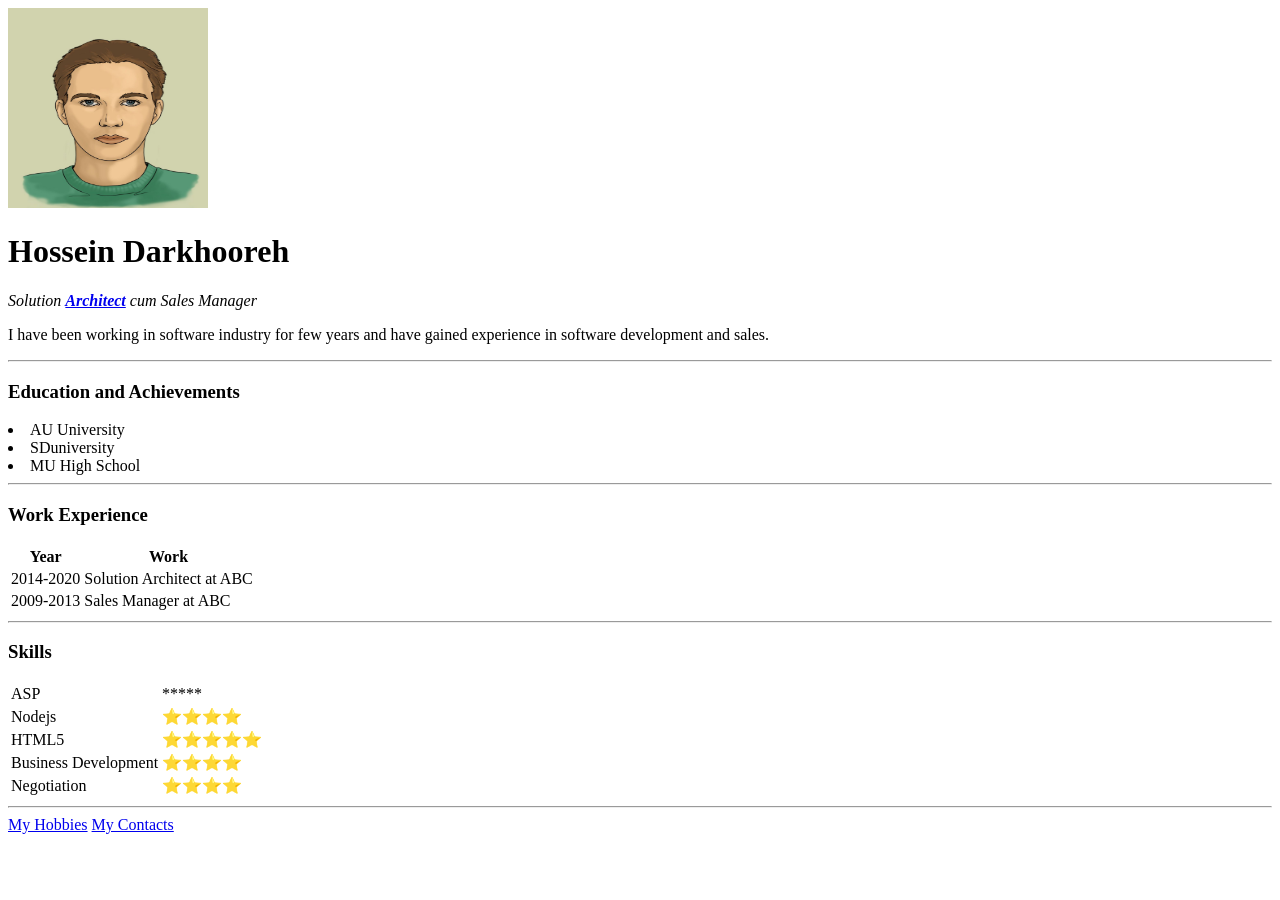
==== index.html @ 24dbbc21 "Updated the image source" ====
<!DOCTYPE html>
<html lang="en" dir="ltr">
  <head>
    <meta charset="UTF-8" />
    <meta
      name="description"
      content="This site is an example of a simple CV website."
    />
    <meta name="keywords" content="HTML, WEB, DIY" />
    <meta name="author" content="Hossein Darkhooreh" />
    <meta name="viewport" content="width=device-width, initial-scale=1.0" />
    <title>Hossein's Personal Site</title>
  </head>
  <body>
    <!--<img src="https://sport360.com/wp-content/uploads/2018/01/GettyImages-9104247261.jpg" alt="Profile photo" height="200" width="200"> -->
    <img src="h_face.jpg" alt="Profile photo" height="200" width="200">
    <h1>Hossein Darkhooreh</h1>
    <p>
      <em>Solution <strong><a href="https://www.altexsoft.com/blog/engineering/solution-architect-role/">Architect</a> </strong> cum Sales Manager</em>
    </p>
    <p>
      I have been working in software industry for few years and have gained
      experience in software development and sales.
    </p>
    <hr />
    <h3>Education and Achievements</h3>
    <ul></ul>
      <li>AU University</li>
      <li>SDuniversity</li>
      <li>MU High School</li>
    </ul>
    <hr>
    <h3>Work Experience</h3>
   
<table>

  <thead>
    <tr>
      <th>Year</th>
      <th>Work</th>
    </tr>
  </thead>

  <tbody>
  <tr>
    <td>2014-2020</td>
    <td>Solution Architect at ABC</td>
  </tr>
<tr>
  <td> 2009-2013</td>
<td>Sales Manager at ABC</td>
</tr>
</tbody>

</table>
<hr>

<h3>Skills</h3>

<table>
<tr>
  <td>ASP</td>
  <td>*****</td>
  </tr>
<tr>
<td>Nodejs</td>
  <td>⭐⭐⭐⭐</td>
</tr>
<tr>
  <td>HTML5</td>
  <td>⭐⭐⭐⭐⭐</td></tr>
<tr>
  <td>Business Development</td>
  <td>⭐⭐⭐⭐</td>
</tr>
<tr>
  <td>Negotiation</td>
  <td>⭐⭐⭐⭐</td>
</tr>
</table>


    <hr>
    <a href="hobbies.html">My Hobbies</a>
    
    <a href="contacts.html">My Contacts</a>
      
  </body>
</html>
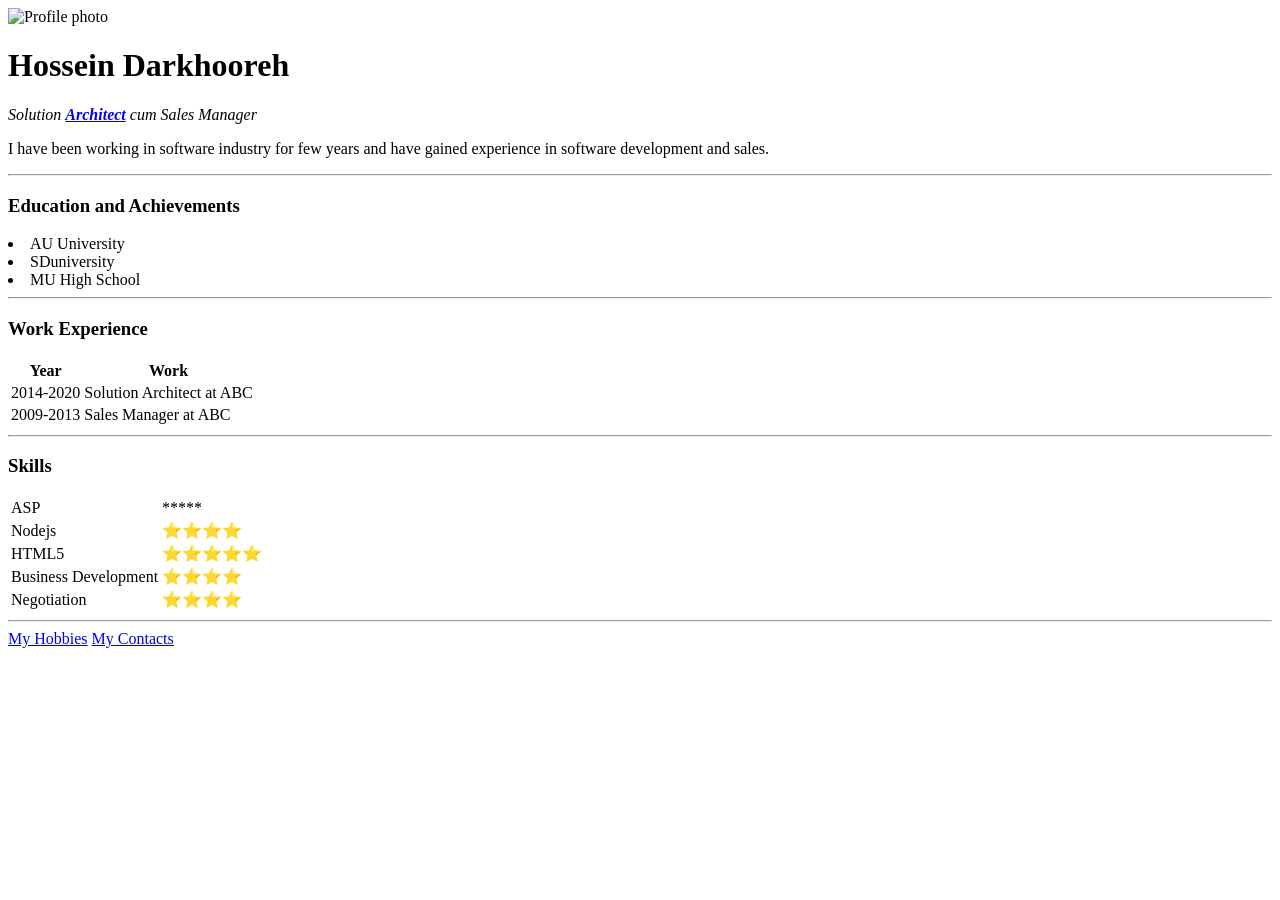
==== commit 54ff5568: "update" ====
--- a/index.html
+++ b/index.html
@@ -13,7 +13,7 @@
   </head>
   <body>
     <!--<img src="https://sport360.com/wp-content/uploads/2018/01/GettyImages-9104247261.jpg" alt="Profile photo" height="200" width="200"> -->
-    <img src="h_face.jpg" alt="Profile photo" height="200" width="200">
+    <img src="Images/h_face.png" alt="Profile photo" height="200" width="200">
     <h1>Hossein Darkhooreh</h1>
     <p>
       <em>Solution <strong><a href="https://www.altexsoft.com/blog/engineering/solution-architect-role/">Architect</a> </strong> cum Sales Manager</em>
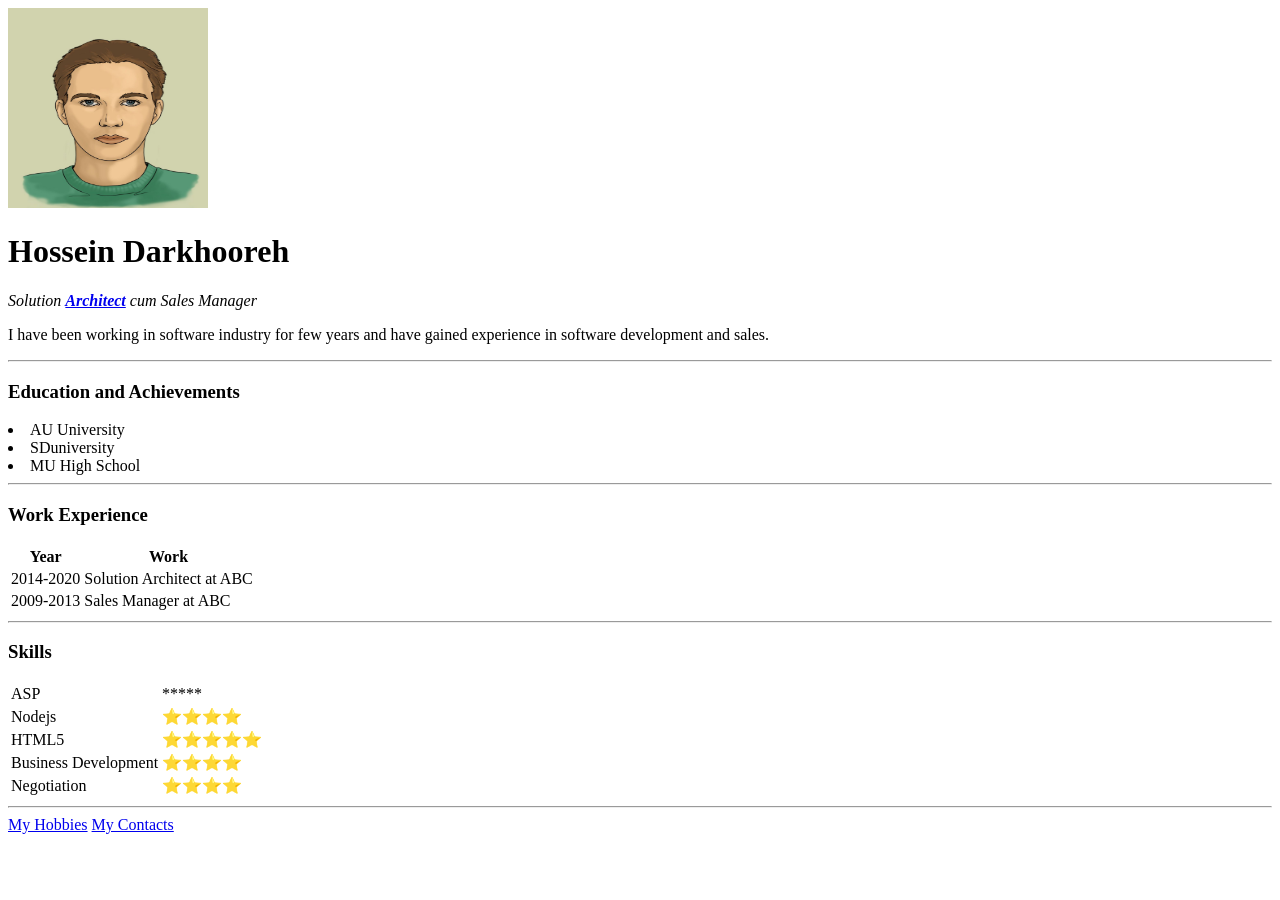
==== commit 85b74d69: "update image" ====
--- a/index.html
+++ b/index.html
@@ -13,7 +13,7 @@
   </head>
   <body>
     <!--<img src="https://sport360.com/wp-content/uploads/2018/01/GettyImages-9104247261.jpg" alt="Profile photo" height="200" width="200"> -->
-    <img src="Images/h_face.png" alt="Profile photo" height="200" width="200">
+    <img src="./Images/h_face.jpg" alt="Profile photo" height="200" width="200">
     <h1>Hossein Darkhooreh</h1>
     <p>
       <em>Solution <strong><a href="https://www.altexsoft.com/blog/engineering/solution-architect-role/">Architect</a> </strong> cum Sales Manager</em>
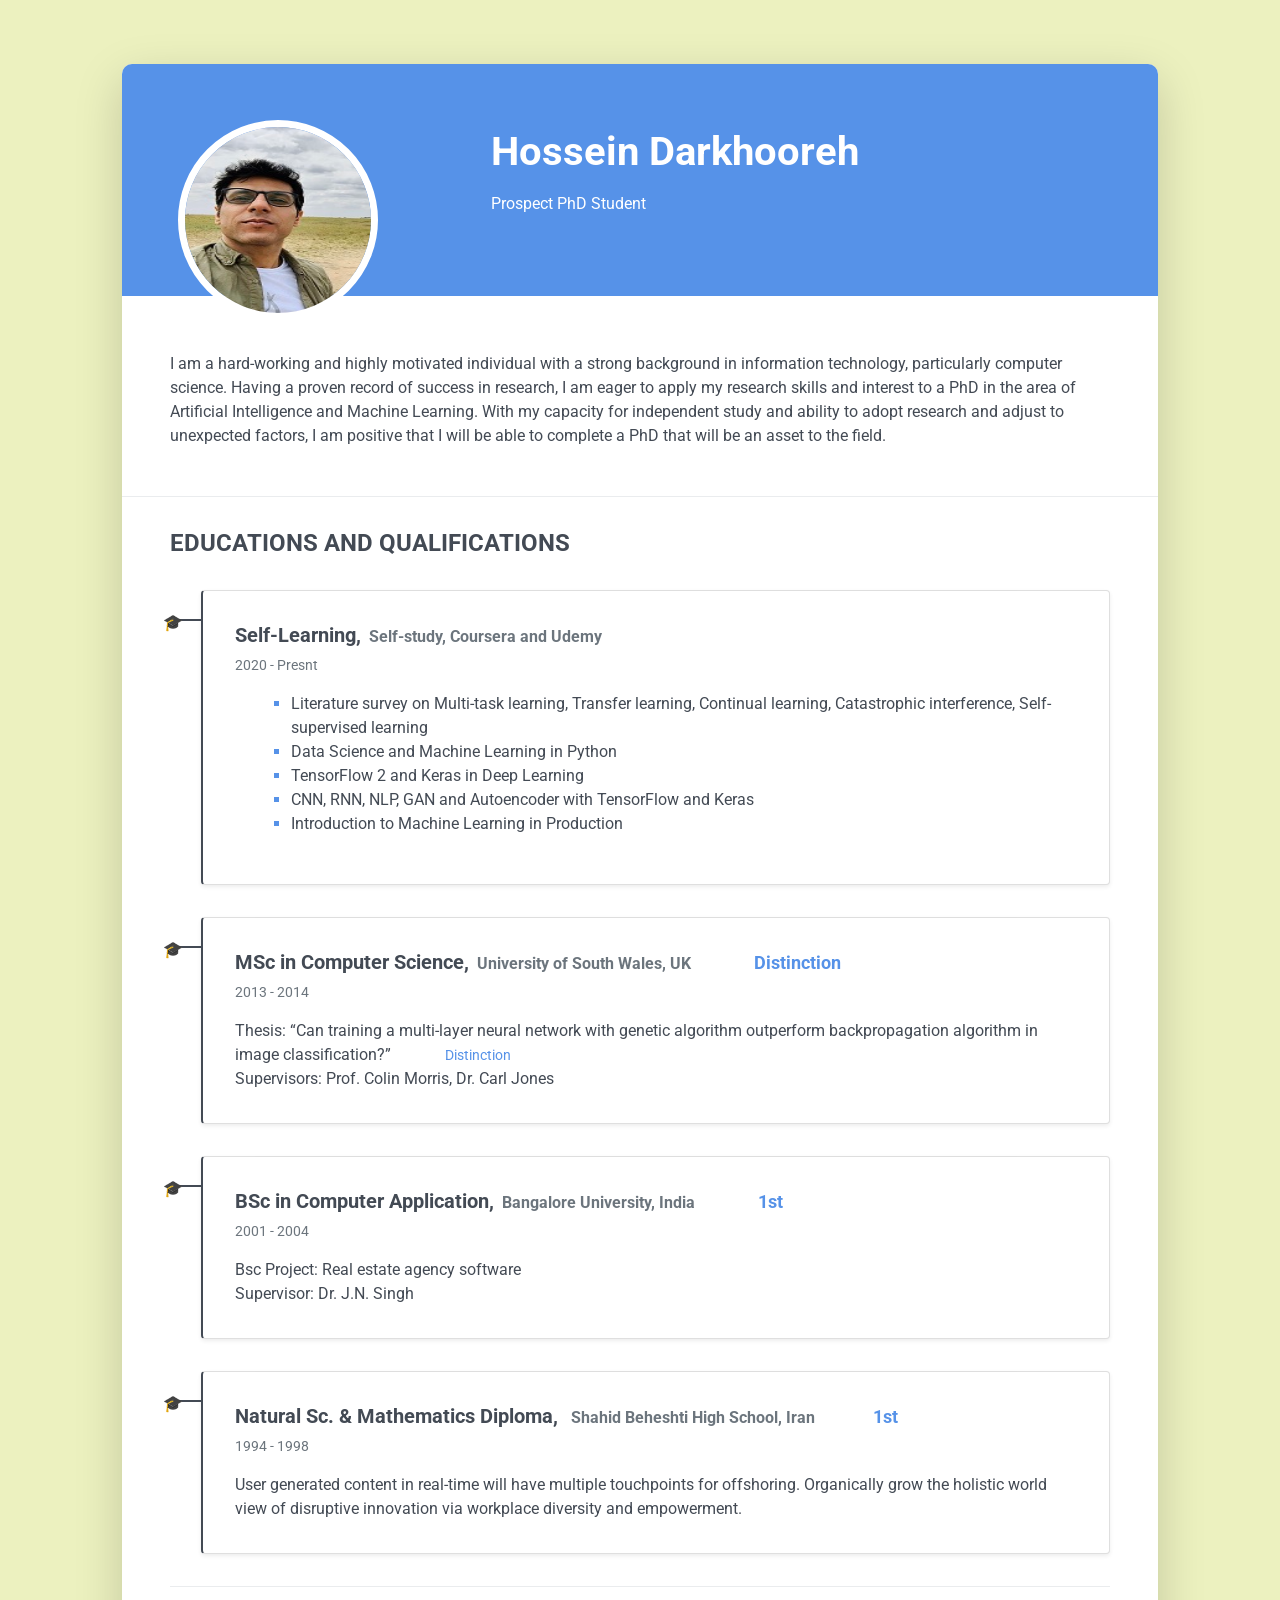
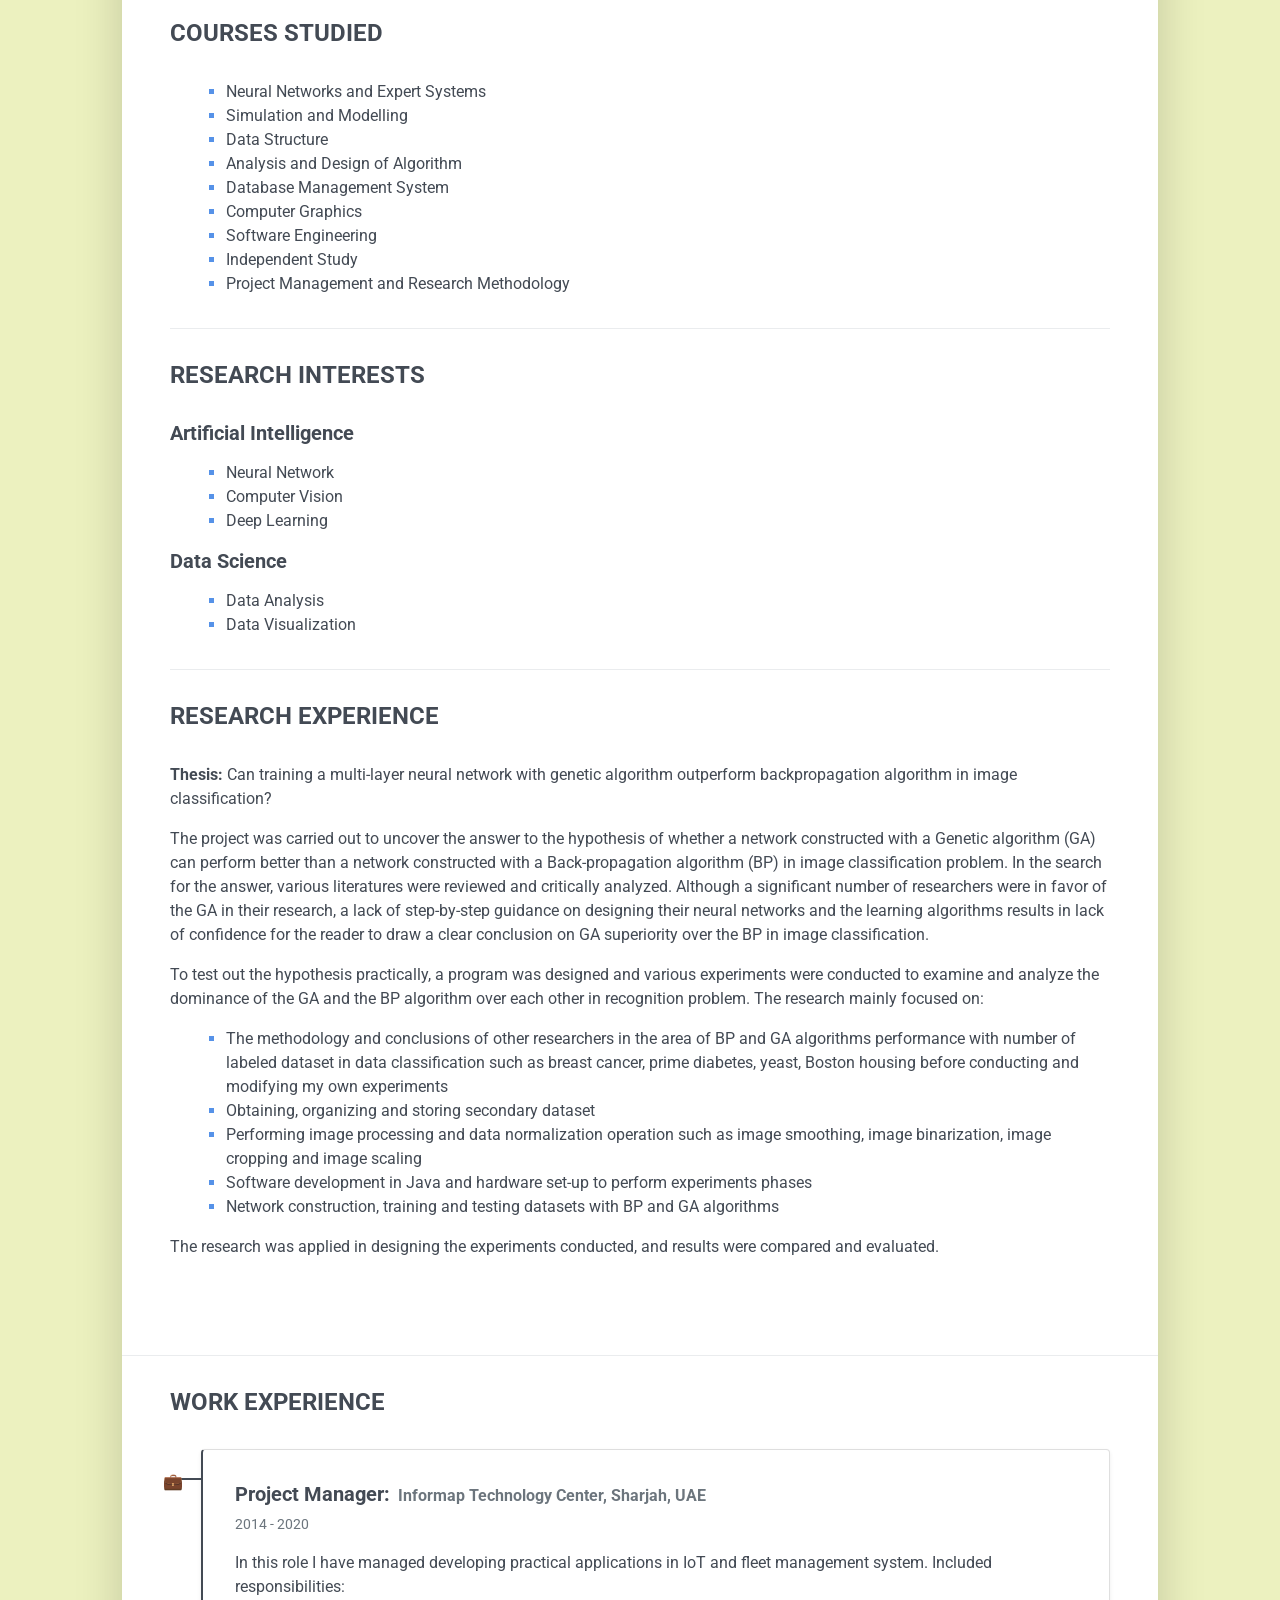
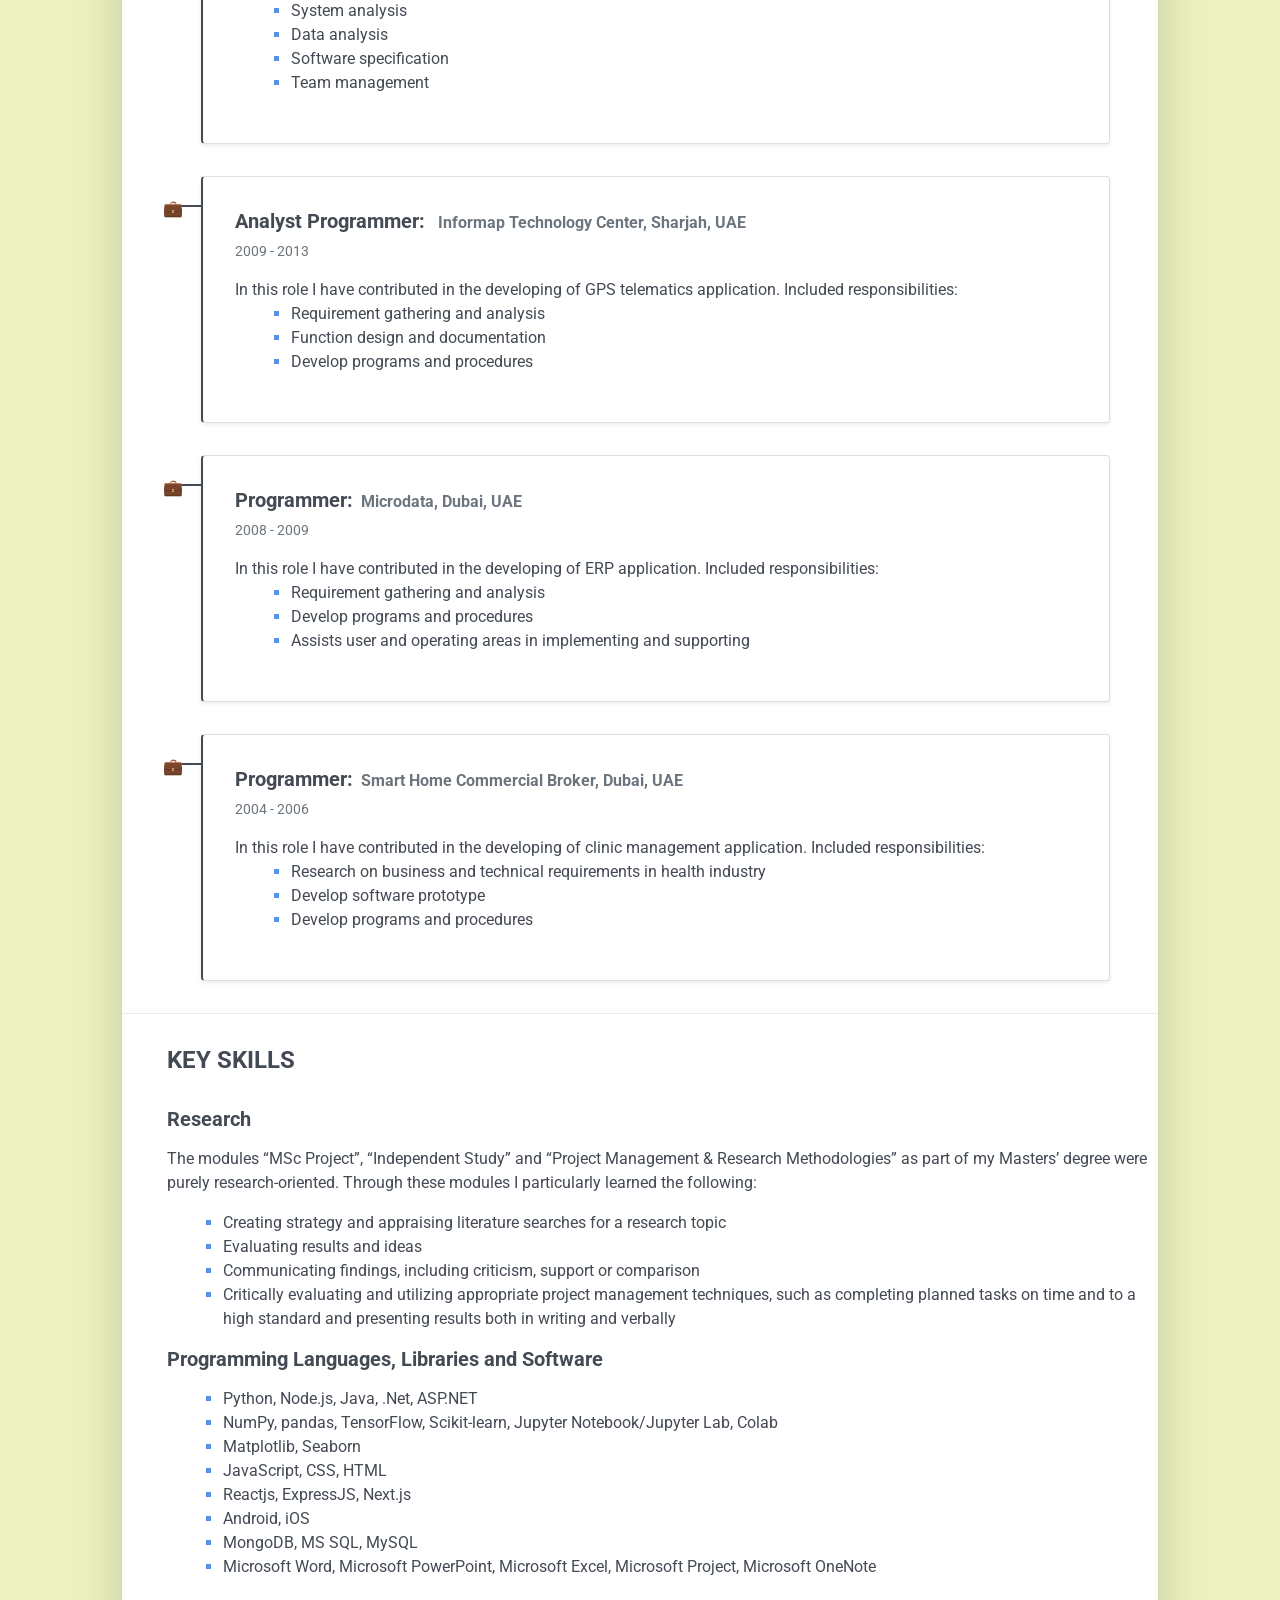
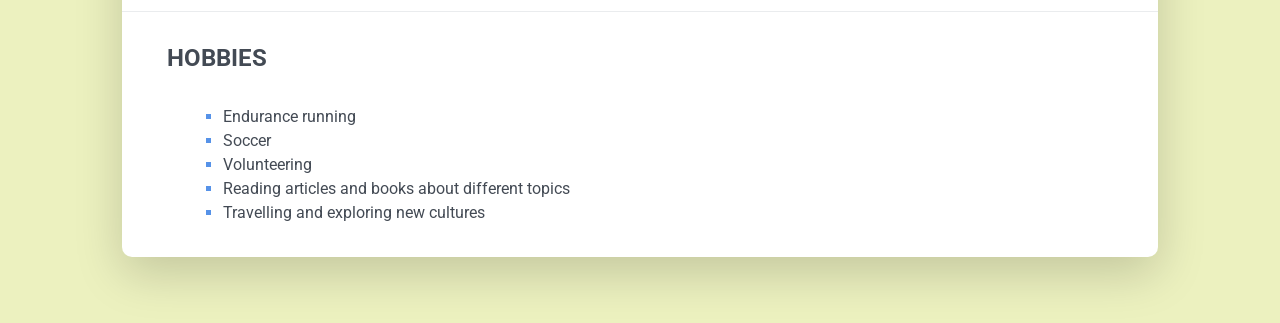
==== commit fef233ce: "Add initial academic cv files" ====
--- a/index.html
+++ b/index.html
@@ -1,89 +1,432 @@
-<!DOCTYPE html>
-<html lang="en" dir="ltr">
-  <head>
-    <meta charset="UTF-8" />
-    <meta
-      name="description"
-      content="This site is an example of a simple CV website."
-    />
-    <meta name="keywords" content="HTML, WEB, DIY" />
-    <meta name="author" content="Hossein Darkhooreh" />
-    <meta name="viewport" content="width=device-width, initial-scale=1.0" />
-    <title>Hossein's Personal Site</title>
-  </head>
-  <body>
-    <!--<img src="https://sport360.com/wp-content/uploads/2018/01/GettyImages-9104247261.jpg" alt="Profile photo" height="200" width="200"> -->
-    <img src="./Images/h_face.jpg" alt="Profile photo" height="200" width="200">
-    <h1>Hossein Darkhooreh</h1>
-    <p>
-      <em>Solution <strong><a href="https://www.altexsoft.com/blog/engineering/solution-architect-role/">Architect</a> </strong> cum Sales Manager</em>
-    </p>
-    <p>
-      I have been working in software industry for few years and have gained
-      experience in software development and sales.
-    </p>
-    <hr />
-    <h3>Education and Achievements</h3>
-    <ul></ul>
-      <li>AU University</li>
-      <li>SDuniversity</li>
-      <li>MU High School</li>
-    </ul>
-    <hr>
-    <h3>Work Experience</h3>
-   
-<table>
-
-  <thead>
-    <tr>
-      <th>Year</th>
-      <th>Work</th>
-    </tr>
-  </thead>
-
-  <tbody>
-  <tr>
-    <td>2014-2020</td>
-    <td>Solution Architect at ABC</td>
-  </tr>
-<tr>
-  <td> 2009-2013</td>
-<td>Sales Manager at ABC</td>
-</tr>
-</tbody>
-
-</table>
-<hr>
-
-<h3>Skills</h3>
-
-<table>
-<tr>
-  <td>ASP</td>
-  <td>*****</td>
-  </tr>
-<tr>
-<td>Nodejs</td>
-  <td>⭐⭐⭐⭐</td>
-</tr>
-<tr>
-  <td>HTML5</td>
-  <td>⭐⭐⭐⭐⭐</td></tr>
-<tr>
-  <td>Business Development</td>
-  <td>⭐⭐⭐⭐</td>
-</tr>
-<tr>
-  <td>Negotiation</td>
-  <td>⭐⭐⭐⭐</td>
-</tr>
-</table>
-
-
-    <hr>
-    <a href="hobbies.html">My Hobbies</a>
-    
-    <a href="contacts.html">My Contacts</a>
-      
-  </body>
-</html>
+<!DOCTYPE html>
+<html lang="en">
+  <head>
+    <meta http-equiv="Content-Type" content="text/html; charset=utf-8" />
+
+    <meta http-equiv="X-UA-Compatible" content="IE=edge,chrome=1" />
+    <title>Prospect PhD Student, Academic CV</title>
+    <meta name="author" content="Hossein Darkhooreh" />
+    <meta name="description" content="Academic CV" />
+    <meta name="keywords" content="CV, academic, research" />
+    <meta name="viewport" content="width=device-width, initial-scale=1.0" />
+    <link
+      rel="preconnect"
+      href="https://fonts.gstatic.com"
+      crossorigin="anonymous"
+    />
+    <link
+      rel="preload"
+      as="style"
+      href="https://fonts.googleapis.com/css2?family=Roboto:wght@300;400;500;700&amp;display=swap"
+    />
+    <link
+      rel="stylesheet"
+      href="https://fonts.googleapis.com/css2?family=Roboto:wght@300;400;500;700&amp;display=swap"
+      media="print"
+      onload="this.media='all'"
+    />
+    <noscript>
+      <link
+        rel="stylesheet"
+        href="https://fonts.googleapis.com/css2?family=Roboto:wght@300;400;500;700&amp;display=swap"
+      />
+    </noscript>
+    <link rel="stylesheet" href="css/bootstrap.min.css?ver=1.2.0" />
+
+    <link rel="stylesheet" type="text/css" href="css/responsive.css" />
+    <link rel="stylesheet" type="text/css" href="css/main.css" />
+    <link rel="shortcut icon" type="image/x-icon" href="favicon.ico" />
+  </head>
+
+  <body>
+    <header class="py-3"></header>
+    <div class="page-content">
+      <div class="container">
+        <div class="cover shadow-lg bg-white">
+          <div class="cover-bg p-3 p-lg-4 text-white">
+            <div class="row">
+              <div class="col-lg-4 col-md-4">
+                <div class="p-1">
+                  <img
+                    class="avatar"
+                    src="images/hossein-darkhooreh.jpg"
+                    alt="hossein darkhooreh photo"
+                  />
+                </div>
+              </div>
+              <div class="col-lg-8 col-md-8 text-center text-md-start">
+                <h1 class="h1 mt-2">Hossein Darkhooreh</h1>
+                <p>Prospect PhD Student</p>
+              </div>
+            </div>
+          </div>
+
+          <div class="section1 pt-4 px-3 px-lg-4 mt-1">
+            <div class="row">
+              <div class="col-md-12">
+                <p>
+                  I am a hard-working and highly motivated individual with a
+                  strong background in information technology, particularly
+                  computer science. Having a proven record of success in
+                  research, I am eager to apply my research skills and interest
+                  to a PhD in the area of Artificial Intelligence and Machine
+                  Learning. With my capacity for independent study and ability
+                  to adopt research and adjust to unexpected factors, I am
+                  positive that I will be able to complete a PhD that will be an
+                  asset to the field.
+                </p>
+              </div>
+            </div>
+          </div>
+
+          <hr class="d-print-none" />
+          <div class="page-break"></div>
+
+          <div class="section2 px-3 px-lg-4 pb-4">
+            <h2 class="h4 mb-3">EDUCATIONS AND QUALIFICATIONS</h2>
+
+
+         
+            <div class="timeline-card-education card shadow-sm">
+              <div class="card-body">
+                <div class="h5 mb-1">
+                  Self-Learning,<span class="text-muted h6"
+                  >&nbsp Self-study, Coursera and Udemy</span>
+                  </div>
+                <div class="text-muted text-small mb-2">2020 - Presnt</div>
+                <div>
+                  <ul>
+                    <li><span>Literature survey on Multi-task learning, Transfer learning, Continual learning,
+                       Catastrophic interference, Self-supervised learning</span></li>
+                    <li><span>Data Science and Machine Learning in Python</span></li>
+                    <li><span>TensorFlow 2 and Keras in Deep Learning</span></li>
+                    <li><span>CNN, RNN, NLP, GAN and Autoencoder with TensorFlow and Keras</span></li>                
+                    <li><span>Introduction to Machine Learning in Production</span></li>
+                    </ul>
+                </div>
+                </div>
+            </div>
+           
+           
+
+            <div class="timeline-card-education card shadow-sm">
+              <div class="card-body">
+                <div class="h5 mb-1">
+                  MSc in Computer Science,<span class="text-muted h6"
+                    >&nbsp University of South Wales, UK</span
+                  >
+                  <small>&nbsp Distinction</small>
+                </div>
+                <div class="text-muted text-small mb-2">2013 - 2014</div>
+                <div>
+                  Thesis: “Can training a multi-layer neural network with genetic algorithm 
+                  outperform backpropagation algorithm in image classification?” <small>Distinction</small>
+                </div>
+                <div>Supervisors: Prof. Colin Morris, Dr. Carl Jones</div>
+              </div>
+            </div>
+
+
+            <div class="timeline-card-education card shadow-sm">
+              <div class="card-body">
+                <div class="h5 mb-1">
+                  BSc in Computer Application,<span class="text-muted h6"
+                    >&nbsp Bangalore University, India</span
+                  >
+                  <small>&nbsp 1st</small>
+                </div>
+                <div class="text-muted text-small mb-2">2001 - 2004</div>
+                <div>Bsc Project: Real estate agency software</div>
+                <div>Supervisor: Dr. J.N. Singh</div>
+              </div>
+            </div>
+
+            <div class="timeline-card-education card shadow-sm">
+              <div class="card-body">
+                <div class="h5 mb-1">
+                  Natural Sc. & Mathematics Diploma,
+                  <span class="text-muted h6"
+                    >&nbsp Shahid Beheshti High School, Iran</span
+                  ><small>&nbsp 1st</small>
+                </div>
+                <div class="text-muted text-small mb-2">1994 - 1998</div>
+                <div>
+                  User generated content in real-time will have multiple
+                  touchpoints for offshoring. Organically grow the holistic
+                  world view of disruptive innovation via workplace diversity
+                  and empowerment.
+                </div>
+              </div>
+            </div>
+
+           
+
+            <hr class="d-print-none" />
+            <div class="h4 mb-3">COURSES STUDIED</div>
+            <ul>
+              <li><span>Neural Networks and Expert Systems</span></li>
+              <li><span>Simulation and Modelling</span></li>
+              <li><span>Data Structure</span></li>
+              <li><span>Analysis and Design of Algorithm</span></li>
+              <li><span>Database Management System</span></li>
+              <li><span>Computer Graphics</span></li>
+              <li><span>Software Engineering</span></li>
+              <li><span>Independent Study</span></li>
+              <li><span>Project Management and Research Methodology</span></li>
+            </ul>
+
+         
+
+
+            <hr class="d-print-none" />
+            <div class="h4 mb-3 mt-3">RESEARCH INTERESTS</div>
+            <div class="h5 mb-2">Artificial Intelligence</div>
+            <ul>
+              <li><span>Neural Network</span></li>
+              <li><span>Computer Vision</span></li>
+              <li><span>Deep Learning</span></li>
+            </ul>
+
+            <div class="h5 mb-2">Data Science</div>
+            <ul>
+              <li><span>Data Analysis</span></li>
+              <li><span>Data Visualization</span></li>
+            </ul>
+
+            <hr class="d-print-none" />
+            <div class="h4 mb-3 mt-3">RESEARCH EXPERIENCE</div>
+            <div class="mb-2">
+              <strong>Thesis:</strong> Can training a multi-layer neural network with genetic 
+              algorithm outperform backpropagation algorithm in image classification?
+            </div>
+            <p>
+              The project was carried out to uncover the answer to the hypothesis of whether a network 
+              constructed with a Genetic algorithm (GA) can perform better than a network constructed with 
+              a Back-propagation algorithm (BP) in image classification problem. In the search for the answer,
+              various literatures were reviewed and critically analyzed. Although a significant number of 
+              researchers were in favor of the GA in their research, a lack of step-by-step guidance on 
+              designing their neural networks and the learning algorithms results in lack of confidence for 
+              the reader to draw a clear conclusion on GA superiority over the BP in image classification.
+
+
+            </p>
+            <p>
+              To test out the hypothesis practically, a program was designed and various experiments were 
+              conducted to examine and analyze the dominance of the GA and the BP algorithm over each other 
+              in recognition problem. The research mainly focused on:
+
+            </p>
+
+            <ul>
+              <li>
+                <span
+                  >The methodology and conclusions of other researchers in the area of BP and GA algorithms
+                  performance with number of labeled dataset in data classification such as breast cancer, 
+                  prime diabetes, yeast, Boston housing before conducting and modifying my own experiments</span
+                >
+              </li>
+              <li>
+                <span>Obtaining, organizing and storing secondary dataset</span>
+              </li>
+              <li>
+                <span
+                  >Performing image processing and data normalization operation
+                  such as image smoothing, image binarization, image cropping and
+                  image scaling</span
+                >
+              </li>
+              <li>
+                <span
+                  >Software development in Java and hardware set-up to perform
+                  experiments phases</span
+                >
+              </li>
+              <li>
+                <span
+                  >Network construction, training and testing datasets with BP
+                  and GA algorithms</span
+                >
+              </li>
+            </ul>
+
+            <p class="mt-2">
+              The research was applied in designing the experiments conducted,
+              and results were compared and evaluated.
+            </p>
+          </div>
+
+          <hr class="d-print-none" />
+          <div class="section2 px-3 px-lg-4">
+            <h2 class="h4 mb-3">WORK EXPERIENCE</h2>
+
+            <div class="timeline-card-work card shadow-sm">
+              <div class="card-body">
+                <div class="h5 mb-1">
+                  Project Manager:<span class="text-muted h6"
+                    >&nbsp Informap Technology Center, Sharjah, UAE</span
+                  >
+                </div>
+                <div class="text-muted text-small mb-2">2014 - 2020</div>
+                <div>
+                  In this role I have managed developing practical applications
+                  in IoT and fleet management system. Included responsibilities:
+                </div>
+                <ul>
+                  <li><span>System analysis</span></li>
+                  <li><span>Data analysis</span></li>
+                  <li><span>Software specification</span></li>
+                  <li><span>Team management</span></li>
+                </ul>
+              </div>
+            </div>
+
+            <div class="timeline-card-work card shadow-sm">
+              <div class="card-body">
+                <div class="h5 mb-1">
+                  Analyst Programmer:
+                  <span class="text-muted h6"
+                    >&nbsp Informap Technology Center, Sharjah, UAE</span
+                  >
+                </div>
+                <div class="text-muted text-small mb-2">2009 - 2013</div>
+                <div>
+                  In this role I have contributed in the developing of GPS
+                  telematics application. Included responsibilities:
+                </div>
+                <ul>
+                  <li><span>Requirement gathering and analysis</span></li>
+                  <li><span>Function design and documentation</span></li>
+                  <li><span>Develop programs and procedures</span></li>
+                </ul>
+              </div>
+            </div>
+
+            <div class="timeline-card-work card shadow-sm">
+              <div class="card-body">
+                <div class="h5 mb-1">
+                  Programmer:<span class="text-muted h6"
+                    >&nbsp Microdata, Dubai, UAE</span
+                  >
+                </div>
+                <div class="text-muted text-small mb-2">2008 - 2009</div>
+                <div>
+                  In this role I have contributed in the developing of ERP
+                  application. Included responsibilities:
+                </div>
+
+                <ul>
+                  <li><span>Requirement gathering and analysis</span></li>
+                  <li><span>Develop programs and procedures</span></li>
+                  <li>
+                    <span
+                      >Assists user and operating areas in implementing and
+                      supporting</span
+                    >
+                  </li>
+                </ul>
+              </div>
+            </div>
+
+            <div class="timeline-card-work card shadow-sm">
+              <div class="card-body">
+                <div class="h5 mb-1">
+                  Programmer:<span class="text-muted h6"
+                    >&nbsp Smart Home Commercial Broker, Dubai, UAE</span
+                  >
+                </div>
+                <div class="text-muted text-small mb-2">2004 - 2006</div>
+                <div>
+                  In this role I have contributed in the developing of clinic
+                  management application. Included responsibilities:
+                </div>
+                <ul>
+                  <li>
+                    <span
+                      >Research on business and technical requirements in health
+                      industry</span
+                    >
+                  </li>
+                  <li><span>Develop software prototype</span></li>
+                  <li><span>Develop programs and procedures</span></li>
+                </ul>
+              </div>
+            </div>
+          </div>
+
+          <hr class="d-print-none" />
+          <div>
+            <div class="h4 mb-3 mt-3" style="margin-left: 45px">KEY SKILLS</div>
+            <div class="h5 mb-2" style="margin-left: 45px">Research</div>
+            <p class="mt-2" style="margin-left: 45px">
+              The modules “MSc Project”, “Independent Study” and “Project
+              Management & Research Methodologies” as part of my Masters’ degree
+              were purely research-oriented. Through these modules I
+              particularly learned the following:
+            </p>
+            <ul style="margin-left: 45px">
+              <li>
+                <span
+                  >Creating strategy and appraising literature searches for a research topic</span
+                >
+              </li>
+              <li><span>Evaluating results and ideas</span></li>
+              <li>
+                <span
+                  >Communicating findings, including criticism, support or
+                  comparison</span
+                >
+              </li>
+              <li>
+                <span
+                  >Critically evaluating and utilizing appropriate project management techniques, such as 
+                  completing planned tasks on time and to a high standard and presenting results both in 
+                  writing and verbally</span
+                >
+              </li>
+            </ul>
+            <div class="h5 mb-2" style="margin-left: 45px">
+              Programming Languages, Libraries and Software
+            </div>
+            <ul style="margin-left: 45px">
+              <li><span>Python, Node.js, Java, .Net, ASP.NET</span></li>
+              <li>
+                <span
+                  >NumPy, pandas, TensorFlow, Scikit-learn, Jupyter Notebook/Jupyter Lab, Colab</span
+                >
+              </li>
+              <li><span>Matplotlib, Seaborn</span></li>
+              <li><span>JavaScript, CSS, HTML</span></li>
+              <li><span>Reactjs, ExpressJS, Next.js</span></li>
+
+              <li><span>Android, iOS</span></li>
+              <li><span>MongoDB, MS SQL, MySQL</span></li>
+              <li>
+                <span
+                  >Microsoft Word, Microsoft PowerPoint, Microsoft Excel,
+                  Microsoft Project, Microsoft OneNote</span
+                >
+              </li>
+            </ul>
+          </div>
+
+          <hr class="d-print-none" />
+          <div>
+            <div class="h4 mb-3 mt-3" style="margin-left: 45px">HOBBIES</div>
+
+            <ul class="pb-3" style="margin-left: 45px">
+              <li><span>Endurance running</span></li>
+              <li><span>Soccer</span></li>
+              <li><span>Volunteering</span></li>
+              <li>
+                <span>Reading articles and books about different topics</span>
+              </li>
+              <li><span>Travelling and exploring new cultures</span></li>
+            </ul>
+          </div>
+        </div>
+      </div>
+    </div>
+
+    <footer class="d-print-none"></footer>
+  </body>
+</html>
--- a/css/responsive.css
+++ b/css/responsive.css
@@ -0,0 +1,64 @@
+@media only screen and (max-width: 740px) {
+  h1 {
+    font-size: 4.5em;
+  }
+  h3 {
+    font-size: 2.2em;
+  }
+  h2 {
+    display: block;
+    text-align: center;
+  }
+  #info {
+    float: none;
+    display: block;
+    text-align: center;
+  }
+  #photo {
+    float: none;
+    display: block;
+    text-align: center;
+  }
+  #w {
+    padding: 20px 15px;
+  }
+  p {
+    padding: 0;
+  }
+}
+
+@media only screen and (max-width: 570px) {
+  ul li {
+    display: inline-block;
+    padding-left: 15px;
+    width: 140px;
+    background-position: -5px 0px;
+    margin-right: 6px;
+    line-height: 1.7em;
+  }
+  #skills-left,
+  skills-right {
+    margin-bottom: 15px;
+  }
+}
+
+@media only screen and (max-width: 480px) {
+  ul li {
+    width: 120px;
+  }
+  #w {
+    margin: 0 20px;
+  }
+}
+
+@media only screen and (max-width: 320px) {
+  #w {
+    margin: 0 10px;
+  }
+}
+
+@media screen and (max-device-width: 480px) {
+  ul li {
+    width: 150px;
+  }
+}
--- a/css/main.css
+++ b/css/main.css
@@ -0,0 +1,159 @@
+small {
+  color: #5692e8;
+  margin-left: 50px;
+}
+
+ul {
+  display: block;
+  list-style: square;
+}
+ul li {
+  margin-left: 1.5rem;
+  color: #5692e8;
+}
+
+li span {
+  color: #434a54;
+}
+
+.timeline {
+  border-left: 2px solid #e6e9ed;
+  padding: 1rem 0;
+}
+
+.timeline-card-education {
+  position: relative;
+  margin-left: 31px;
+  border-left: 2px solid;
+  margin-bottom: 2rem;
+}
+
+.timeline-card-work {
+  position: relative;
+  margin-left: 31px;
+  border-left: 2px solid;
+  margin-bottom: 2rem;
+}
+
+.timeline-card-education:before {
+  content: "🎓";
+  position: absolute;
+  top: 20px;
+  left: -40px;
+
+  z-index: 2;
+}
+
+.timeline-card-education:after {
+  content: "";
+  position: absolute;
+  background-color: currentColor;
+  width: 28px;
+  height: 2px;
+  top: 28px;
+  left: -29px;
+  z-index: 1;
+}
+
+.timeline-card-work:before {
+  content: "💼";
+  position: absolute;
+  top: 20px;
+  left: -40px;
+
+  z-index: 2;
+}
+
+.timeline-card-work:after {
+  content: "";
+  position: absolute;
+  background-color: currentColor;
+  width: 28px;
+  height: 2px;
+  top: 28px;
+  left: -29px;
+  z-index: 1;
+}
+
+html {
+  scroll-behavior: smooth;
+}
+
+.site-title {
+  font-size: 1.25rem;
+  line-height: 2.5rem;
+}
+
+.cover {
+  border-radius: 10px;
+}
+
+.cover-bg {
+  background-color: #5692e8;
+  border-radius: 10px 10px 0 0;
+}
+
+.circle-img {
+  max-width: 150px;
+  max-height: 210px;
+  margin-top: 10px;
+  text-align: center;
+  margin-left: auto;
+  margin-right: auto;
+}
+
+.avatar {
+  border-radius: 50%;
+  border: 7px solid #fff;
+  width: 200px;
+  height: 200px;
+}
+
+@media (min-width: 768px) {
+  .avatar {
+    margin-bottom: -80px;
+    margin-left: 0;
+  }
+}
+
+@media print {
+  body {
+    background-color: #fff;
+  }
+
+  .container {
+    width: auto;
+    max-width: 100%;
+    padding: 0;
+  }
+  .cover,
+  .cover-bg {
+    border-radius: 0;
+  }
+  .cover.shadow-lg {
+    box-shadow: none !important;
+  }
+  .cover-bg {
+    padding: 5rem !important;
+    padding-bottom: 10px !important;
+  }
+
+  .section1 {
+    padding: 6.5rem 5rem 2rem !important;
+  }
+  .section2 {
+    padding: 1.5rem 5rem 2rem !important;
+  }
+  .page-break {
+    padding-top: 5rem;
+    page-break-before: always;
+  }
+}
+
+footer {
+  position: relative;
+  top: auto;
+  width: 100%;
+  display: block;
+  padding-top: 50px;
+}
